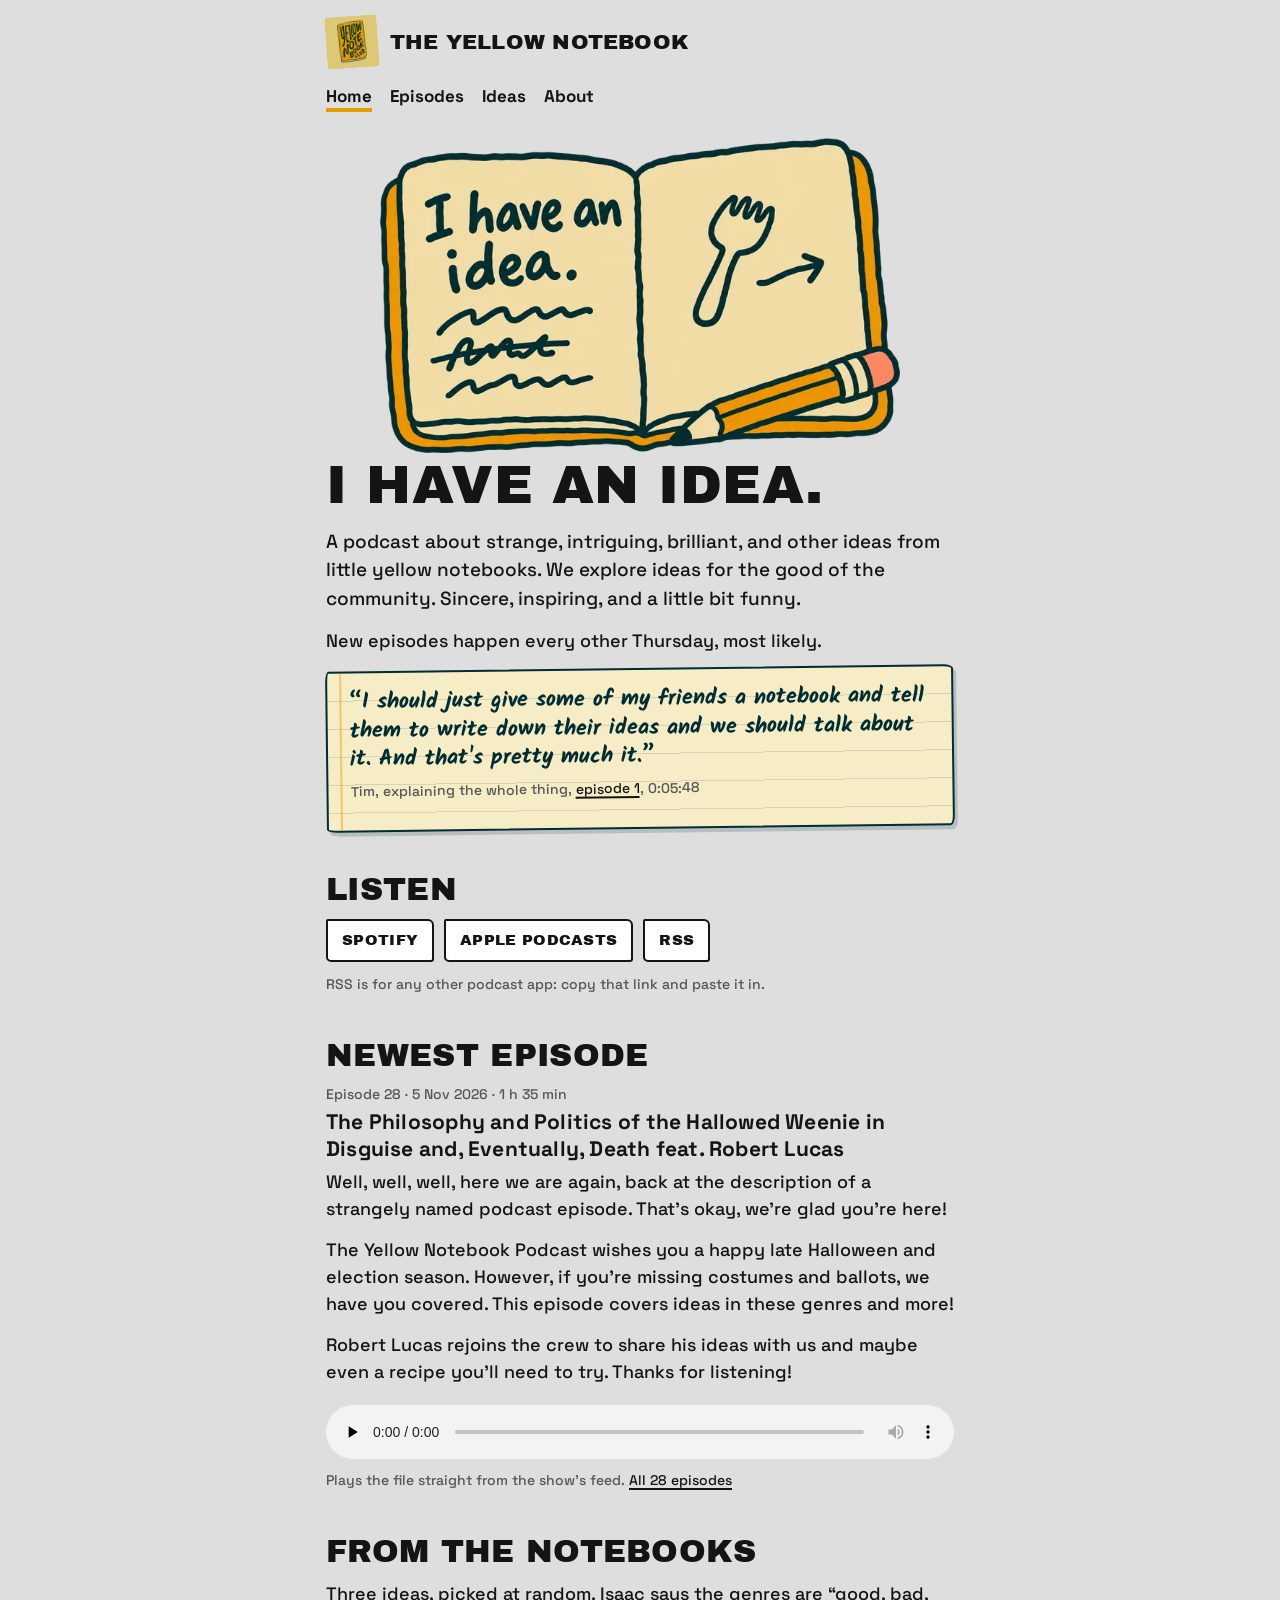
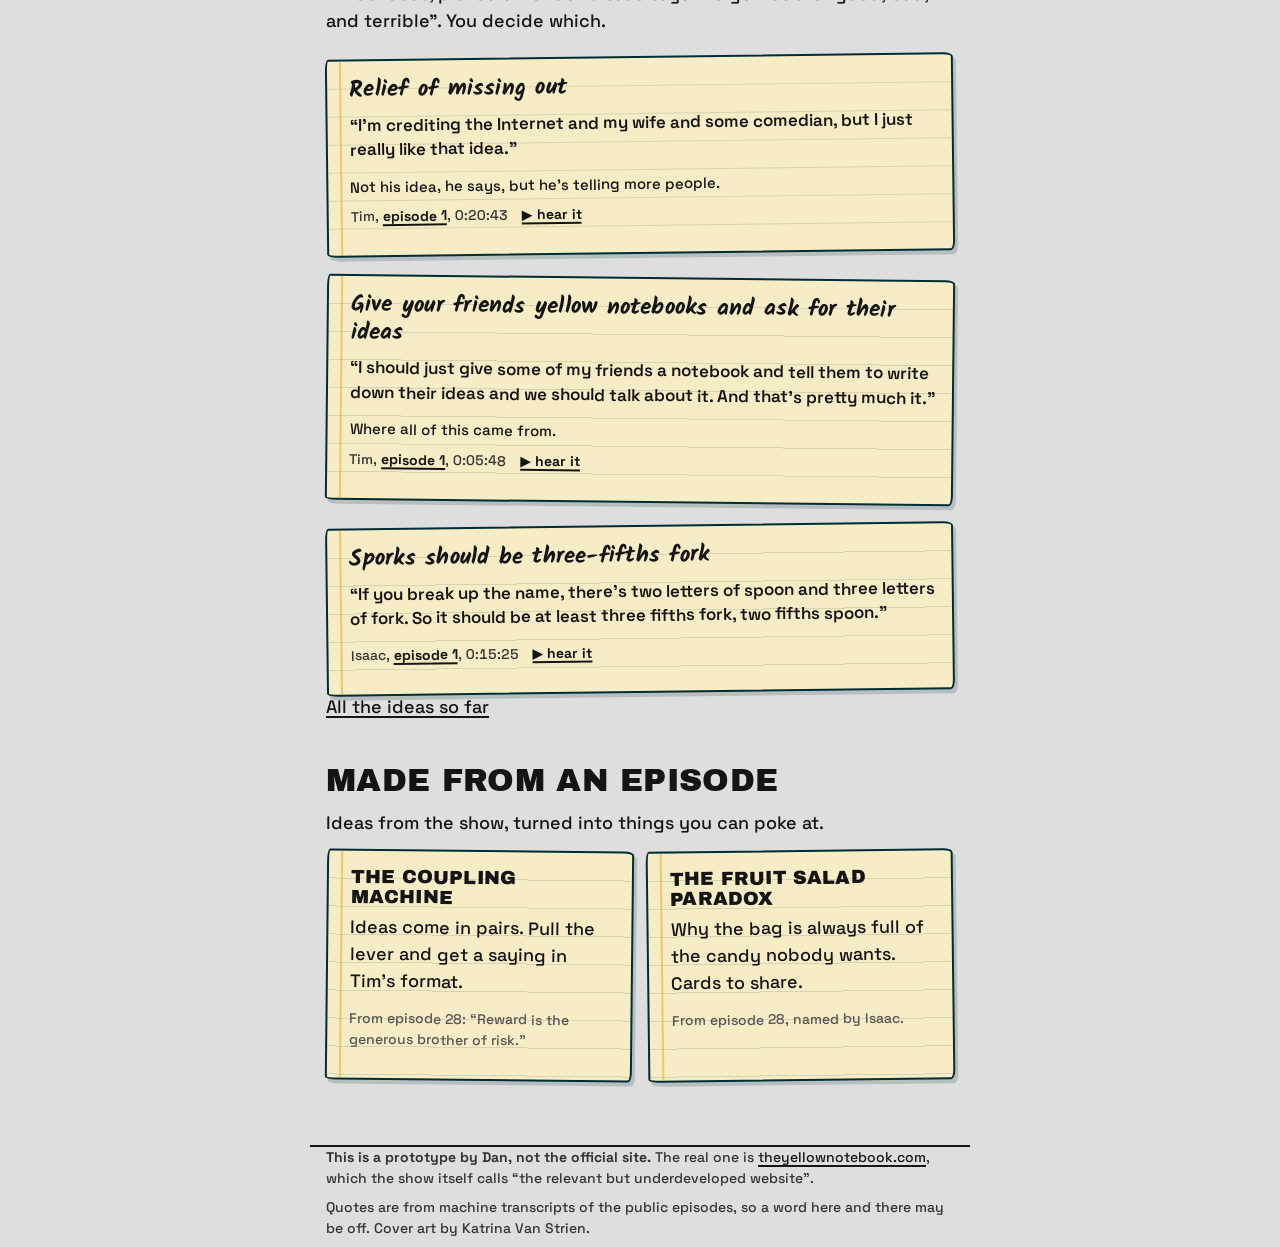
==== docs/index.html @ 668b5119 "The Yellow Notebook prototype site Home, episodes, ideas and about pages, plus two playable ideas fr" ====
<!doctype html>
<html lang="en">
<head>
<meta charset="utf-8">
<meta name="viewport" content="width=device-width, initial-scale=1">
<meta name="robots" content="noindex">
<title>The Yellow Notebook Podcast</title>
<meta name="description" content="A podcast about strange, intriguing, brilliant, and other ideas from little yellow notebooks. Ideas for the good of the community. A prototype site.">
<meta property="og:type" content="website">
<meta property="og:title" content="The Yellow Notebook Podcast">
<meta property="og:description" content="Ideas from little yellow notebooks, for the good of the community. Sincere, inspiring, and a little bit funny.">
<meta property="og:image" content="https://dkvstrien.github.io/yellow-notebook/img/share.jpg">
<meta property="og:image:width" content="1200">
<meta property="og:image:height" content="630">
<meta name="twitter:card" content="summary_large_image">
<link rel="icon" href="img/favicon.png">
<link rel="apple-touch-icon" href="img/apple-touch-icon.png">
<link rel="preconnect" href="https://fonts.googleapis.com">
<link rel="preconnect" href="https://fonts.gstatic.com" crossorigin>
<link href="https://fonts.googleapis.com/css2?family=Archivo+Black&family=Kalam:wght@700&family=Space+Grotesk:wght@500;600;700&display=swap" rel="stylesheet">
<link rel="stylesheet" href="site.css">
</head>
<body data-page="home">
<a class="skip" href="#main">Skip to the page</a>
<header class="top wrap">
  <a class="brand" href="./"><img src="img/cover.webp" alt="" width="52" height="52"><span>The Yellow Notebook</span></a>
  <nav aria-label="Site"><ul>
    <li><a href="./" aria-current="page">Home</a></li>
    <li><a href="episodes.html">Episodes</a></li>
    <li><a href="ideas.html">Ideas</a></li>
    <li><a href="about.html">About</a></li>
  </ul></nav>
</header>

<main id="main" class="wrap">
  <section class="hero">
    <img src="img/open-notebook.webp" alt="A hand-drawn open yellow notebook. The left page says: I have an idea. The right page has a drawing of a spork." width="720" height="437">
    <h1>I have an idea.</h1>
    <p class="lede">A podcast about strange, intriguing, brilliant, and other ideas from little yellow notebooks. We explore ideas for the good of the community. Sincere, inspiring, and a little bit funny.</p>
    <p>New episodes happen every other Thursday, most likely.</p>
  </section>

  <blockquote class="paper tilt-l">
    <p class="said">I should just give some of my friends a notebook and tell them to write down their ideas and we should talk about it. And that's pretty much it.</p>
    <p class="who">Tim, explaining the whole thing, <a href="episodes.html#ep-1">episode 1</a>, 0:05:48</p>
  </blockquote>

  <h2>Listen</h2>
  <ul class="listen">
    <li><a href="https://open.spotify.com/show/0IHeq7skKmtrMpM7sly6iV">Spotify</a></li>
    <li><a href="https://podcasts.apple.com/us/podcast/the-yellow-notebook-podcast/id1852625923">Apple Podcasts</a></li>
    <li><a href="https://media.rss.com/yellow-notebook-podcast/feed.xml">RSS</a></li>
  </ul>
  <p class="small">RSS is for any other podcast app: copy that link and paste it in.</p>

  <h2>Newest episode</h2>
  <div id="newest" class="newest">
    <p class="meta">Episode 28 &middot; 5 Nov 2026</p>
    <h3>The Philosophy and Politics of the Hallowed Weenie in Disguise and, Eventually, Death feat. Robert Lucas</h3>
    <p><a href="episodes.html">All the episodes</a></p>
  </div>

  <h2>From the notebooks</h2>
  <p>Three ideas, picked at random. Isaac says the genres are &ldquo;good, bad, and terrible&rdquo;. You decide which.</p>
  <ul id="ideas-teaser" class="ideas-teaser idea-list"></ul>
  <p><a href="ideas.html">All the ideas so far</a></p>

  <h2>Made from an episode</h2>
  <p>Ideas from the show, turned into things you can poke at.</p>
  <div class="made">
    <a class="paper tilt-r" href="play/coupling/">
      <h3>The Coupling Machine</h3>
      <p>Ideas come in pairs. Pull the lever and get a saying in Tim's format.</p>
      <p class="from">From episode 28: &ldquo;Reward is the generous brother of risk.&rdquo;</p>
    </a>
    <a class="paper tilt-l" href="play/fruit-salad/">
      <h3>The Fruit Salad Paradox</h3>
      <p>Why the bag is always full of the candy nobody wants. Cards to share.</p>
      <p class="from">From episode 28, named by Isaac.</p>
    </a>
  </div>
</main>
<div id="player" class="player" hidden><div class="what"><span class="label"></span><button type="button" class="close">close</button></div><audio controls preload="none"></audio></div>

<footer class="wrap">
  <p><strong>This is a prototype by Dan, not the official site.</strong> The real one is <a href="https://theyellownotebook.com">theyellownotebook.com</a>, which the show itself calls &ldquo;the relevant but underdeveloped website&rdquo;.</p>
  <p>Quotes are from machine transcripts of the public episodes, so a word here and there may be off. Cover art by Katrina Van Strien.</p>
</footer>
<script src="site.js"></script>
</body>
</html>
---- docs/site.css ----
/* The Yellow Notebook, prototype. Plain grey page like the real site, with notebook paper where the ideas are. */
:root {
  --page: #dedede;
  --ink: #141414;
  --teal: #002c33;
  --mustard: #ddc877;
  --orange: #e69b00;
  --paper: #f6ecc6;
  --rule: rgba(0, 44, 51, .13);
  --muted: #555;
  --head: 'Archivo Black', 'Arial Black', Impact, sans-serif;
  --body: 'Space Grotesk', system-ui, -apple-system, 'Segoe UI', sans-serif;
  --hand: 'Kalam', 'Marker Felt', 'Comic Sans MS', cursive;
}
* { box-sizing: border-box; }
html { -webkit-text-size-adjust: 100%; }
body {
  margin: 0;
  background: var(--page);
  color: var(--ink);
  font: 500 17px/1.5 var(--body);
}
.wrap { max-width: 660px; margin: 0 auto; padding: 0 16px; }
a { color: var(--ink); text-decoration-thickness: 2px; text-underline-offset: 3px; }
a:hover { color: var(--teal); text-decoration-color: var(--orange); }
img { max-width: 100%; height: auto; display: block; }
h1, h2, h3 { font-family: var(--head); font-weight: 400; text-transform: uppercase; line-height: 1.05; letter-spacing: .01em; }
h1 { font-size: clamp(34px, 9vw, 54px); margin: 8px 0 14px; }
h2 { font-size: clamp(24px, 6vw, 32px); margin: 44px 0 12px; }
h3 { font-size: 19px; margin: 0 0 6px; }
p { margin: 0 0 14px; }
.small { font-size: 14px; color: var(--muted); }
.hand { font-family: var(--hand); font-weight: 700; }
.lede { font-size: 19px; }
.skip { position: absolute; left: -999px; }
.skip:focus { left: 8px; top: 8px; background: #fff; padding: 6px; }

/* header */
.top { padding-top: 16px; padding-bottom: 6px; }
.brand { display: flex; align-items: center; gap: 12px; text-decoration: none; }
.brand img { width: 52px; height: 52px; border-radius: 4px; transform: rotate(-4deg); }
.brand span { font: 400 21px/1 var(--head); text-transform: uppercase; letter-spacing: .01em; }
nav ul { list-style: none; margin: 12px 0 0; padding: 0; display: flex; flex-wrap: wrap; gap: 4px 18px; }
nav a { font-weight: 700; font-size: 17px; text-decoration: none; padding: 4px 0; display: inline-block; }
nav a[aria-current="page"] { text-decoration: underline; text-decoration-color: var(--orange); text-decoration-thickness: 4px; text-underline-offset: 6px; }

/* footer */
footer { padding-top: 22px; padding-bottom: 40px; border-top: 2px solid var(--ink); font-size: 14px; color: #333; }
footer p { margin: 0 0 8px; }

/* notebook paper: ruled, slightly crooked */
.paper {
  background-color: var(--paper);
  background-image: repeating-linear-gradient(transparent 0 27px, var(--rule) 27px 28px);
  border: 2px solid var(--teal);
  border-radius: 3px 10px 4px 12px / 12px 4px 10px 3px;
  box-shadow: 3px 4px 0 rgba(0, 44, 51, .18);
  padding: 16px 16px 14px 22px;
  position: relative;
}
.paper::before { /* margin line */
  content: ""; position: absolute; top: 0; bottom: 0; left: 12px; width: 2px; background: rgba(230, 155, 0, .45);
}
.tilt-l { transform: rotate(-.7deg); }
.tilt-r { transform: rotate(.6deg); }

blockquote { margin: 0 0 14px; }
.said { font: 700 22px/1.3 var(--hand); color: var(--teal); margin: 0 0 6px; }
.said::before { content: "\201C"; }
.said::after { content: "\201D"; }
.who { font-size: 14px; color: var(--muted); }

/* home */
.hero { margin: 18px 0 8px; }
.hero img { width: 100%; max-width: 520px; margin: 0 auto 4px; }
.hero h1 { margin-top: 0; }
.listen { list-style: none; padding: 0; margin: 12px 0; display: flex; flex-wrap: wrap; gap: 10px; }
.listen a, .btn {
  display: inline-block; font: 400 15px/1 var(--head); text-transform: uppercase; letter-spacing: .02em;
  text-decoration: none; color: var(--ink); background: #fff; border: 2px solid var(--ink);
  padding: 12px 14px; border-radius: 2px 6px 3px 5px; cursor: pointer;
}
.listen a:hover, .btn:hover { background: var(--mustard); color: var(--ink); }
.btn.on { background: var(--ink); color: #fff; }
.btn.quiet { font: 700 15px/1 var(--body); text-transform: none; padding: 9px 12px; }
.newest .meta { font-size: 14px; color: var(--muted); margin-bottom: 4px; }
.newest h3 { font-size: 22px; }
audio { width: 100%; margin: 6px 0 4px; }
.made { display: grid; gap: 14px; }
.made a { display: block; text-decoration: none; }
.made a:hover h3 { text-decoration: underline; text-decoration-color: var(--orange); }
.made .from { font-size: 14px; color: var(--muted); }
.ideas-teaser { display: grid; gap: 16px; margin-bottom: 14px; }

/* episodes */
.filter { width: 100%; font: 500 17px var(--body); padding: 11px 12px; border: 2px solid var(--ink); border-radius: 2px; background: #fff; margin: 4px 0 6px; }
.eps { list-style: none; padding: 0; margin: 18px 0 0; }
.ep { padding: 18px 0 20px; border-top: 2px solid var(--ink); }
.ep:target, .ep.hit { background: rgba(221, 200, 119, .45); box-shadow: 0 0 0 10px rgba(221, 200, 119, .45); }
.ep .num { font: 400 15px var(--head); color: var(--teal); }
.ep .meta { font-size: 14px; color: var(--muted); margin: 2px 0 6px; }
.ep h3 { font-size: 20px; text-transform: none; font-family: var(--body); font-weight: 700; line-height: 1.25; }
.ep .guest { font-weight: 700; }
.ep .desc p { margin-bottom: 8px; }
.ep .row { display: flex; flex-wrap: wrap; gap: 10px 16px; align-items: center; margin-top: 8px; font-size: 15px; }
.none { font-style: italic; color: var(--muted); }

/* ideas */
.chips { display: flex; flex-wrap: wrap; gap: 8px; margin: 8px 0 4px; }
.idea-list { list-style: none; padding: 0; margin: 22px 0 0; display: grid; gap: 22px; }
.idea h3 { font: 700 23px/1.2 var(--hand); text-transform: none; color: var(--ink); margin-bottom: 8px; }
.idea .said { font: 600 17px/1.45 var(--body); color: var(--ink); }
.idea .note { font-size: 15px; margin: 0 0 8px; }
.idea .foot { display: flex; flex-wrap: wrap; gap: 4px 14px; font-size: 14px; color: #333; }
.idea .foot a { font-weight: 700; }
.idea .foot .t { font-variant-numeric: tabular-nums; }
.count { font-size: 14px; color: var(--muted); }

/* shared bottom player */
.player { position: sticky; bottom: 0; z-index: 5; background: var(--ink); color: #fff; padding: 10px 16px 12px; margin-top: 24px; }
.player[hidden] { display: none; }
.player .what { font-size: 14px; display: flex; justify-content: space-between; gap: 10px; }
.player button { background: none; border: 0; color: #fff; font: 700 14px var(--body); text-decoration: underline; cursor: pointer; padding: 0; }
.player audio { height: 40px; }

/* about */
.host { margin: 0 0 26px; }
.host h3 { font-size: 24px; }
.host ul { margin: 6px 0 0; padding-left: 20px; }
.host li { margin-bottom: 6px; }
.promises { list-style: none; padding: 0; margin: 0; }
.promises li { padding: 10px 0; border-top: 1px dashed #999; }
.promises .status { font: 700 18px var(--hand); color: var(--teal); }
.guests { columns: 2; column-gap: 20px; padding-left: 18px; }
.curve svg { width: 100%; height: auto; }
.curve text { font-family: var(--hand); font-weight: 700; fill: var(--teal); }

@media (min-width: 700px) {
  body { font-size: 18px; }
  .made { grid-template-columns: 1fr 1fr; }
}
@media (prefers-reduced-motion: reduce) { .tilt-l, .tilt-r { transform: none; } }
footer.wrap { margin-top: 64px; }
.newest h3 { text-transform: none; font-family: var(--body); font-weight: 700; font-size: 21px; line-height: 1.25; }
.curve + p { margin-top: 12px; }
.curve { max-width: 480px; }
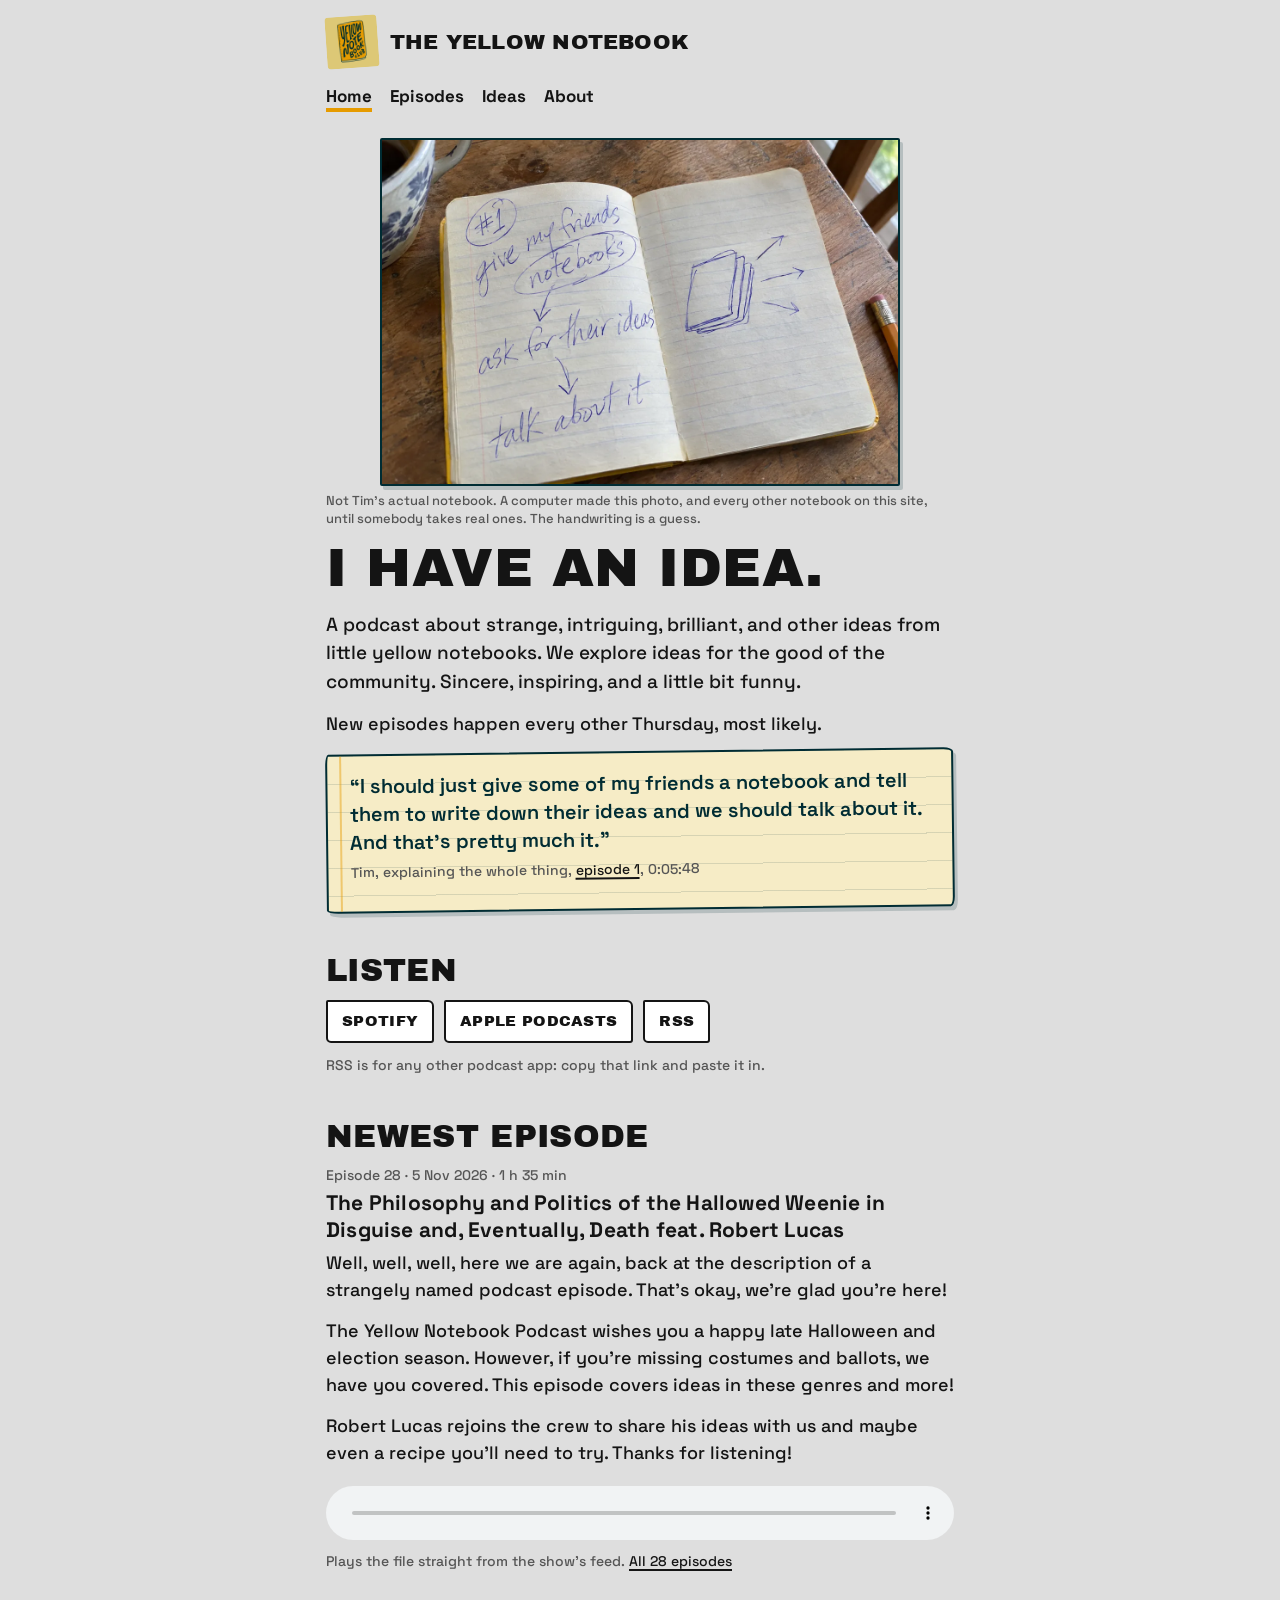
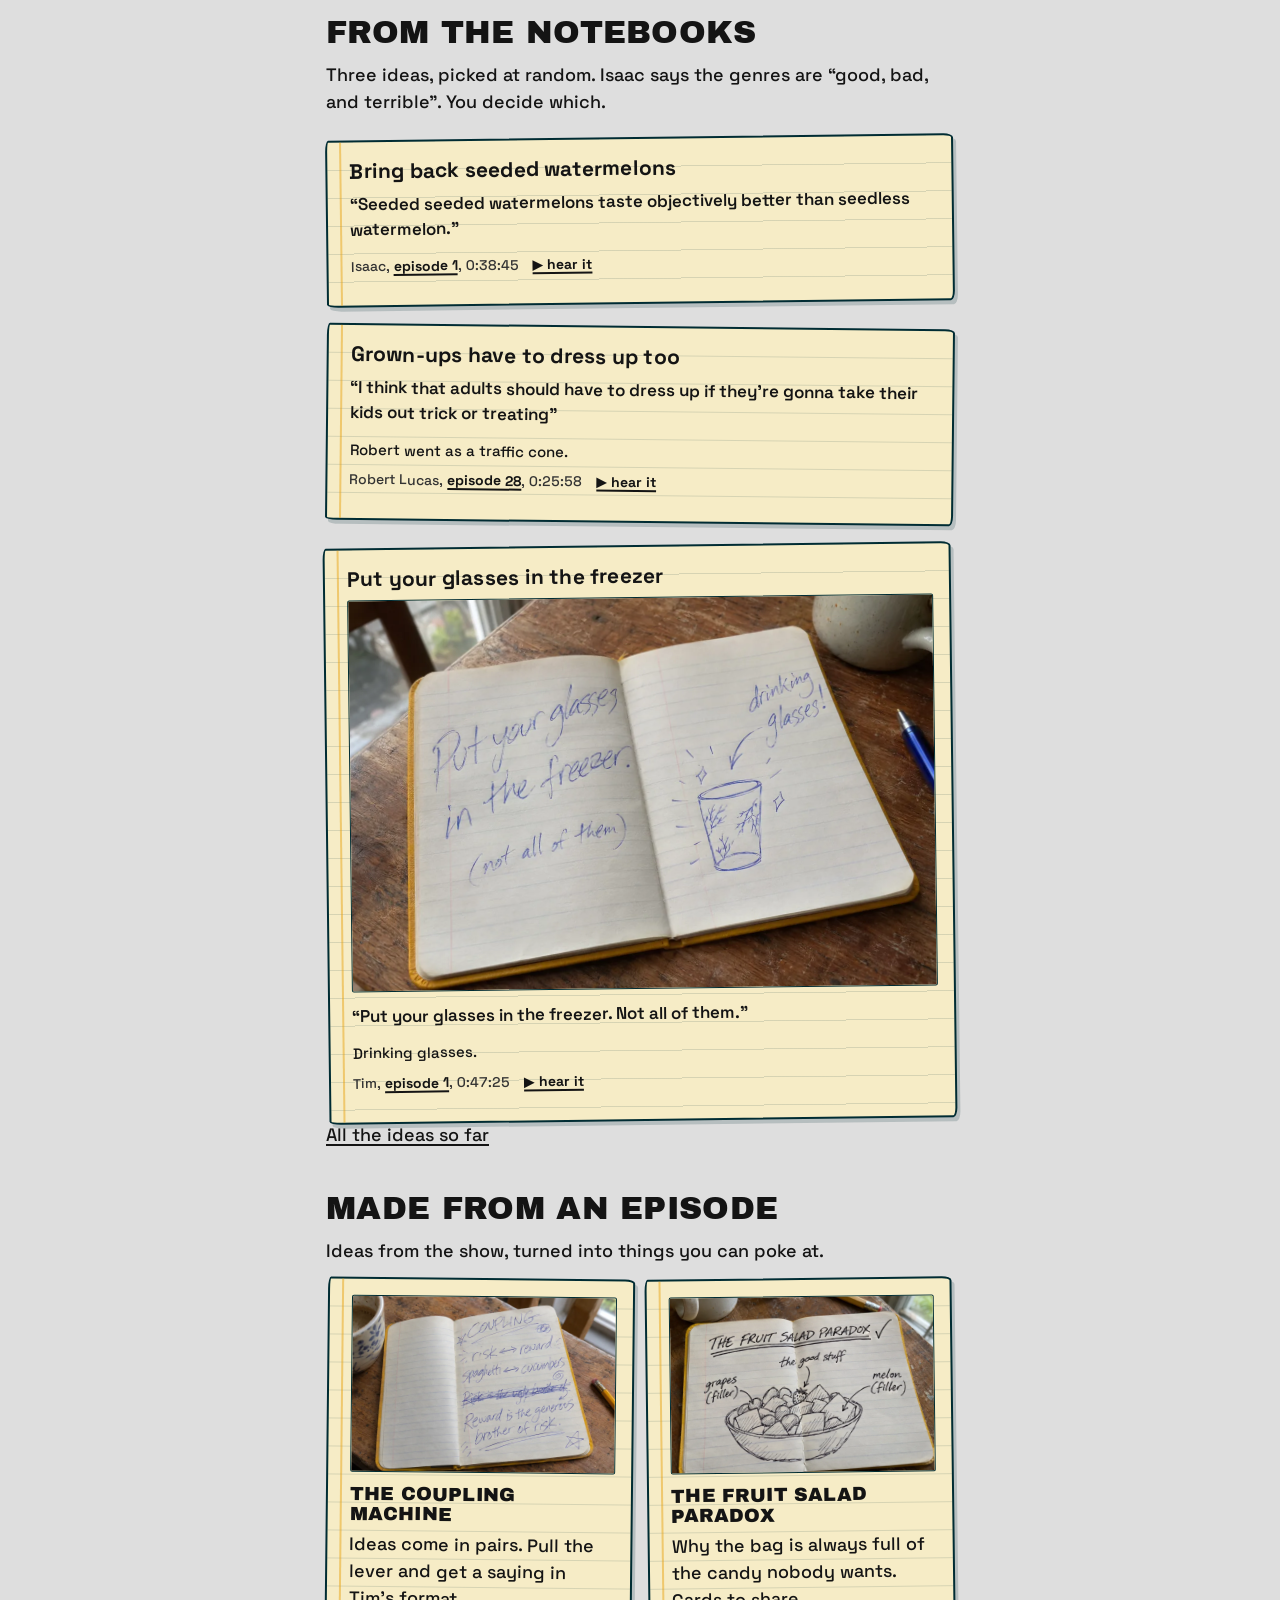
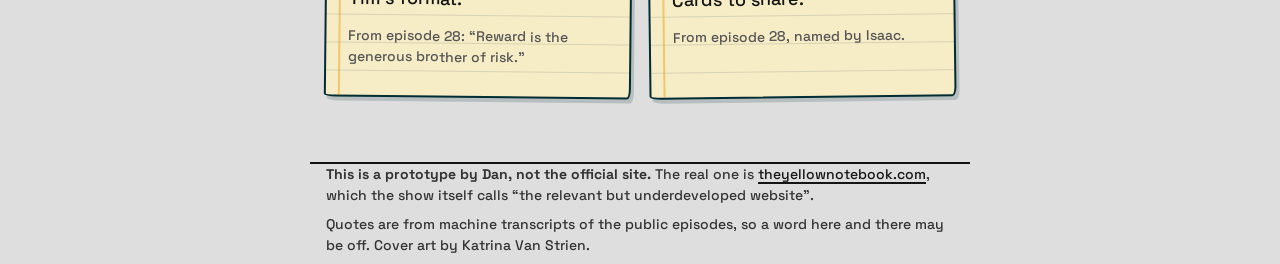
==== commit b9b1ec67: "Stand-in notebook photos in each person's handwriting Replace the handwriting font with computer-mad" ====
--- a/docs/index.html
+++ b/docs/index.html
@@ -17,7 +17,7 @@
 <link rel="apple-touch-icon" href="img/apple-touch-icon.png">
 <link rel="preconnect" href="https://fonts.googleapis.com">
 <link rel="preconnect" href="https://fonts.gstatic.com" crossorigin>
-<link href="https://fonts.googleapis.com/css2?family=Archivo+Black&family=Kalam:wght@700&family=Space+Grotesk:wght@500;600;700&display=swap" rel="stylesheet">
+<link href="https://fonts.googleapis.com/css2?family=Archivo+Black&family=Space+Grotesk:wght@500;600;700&display=swap" rel="stylesheet">
 <link rel="stylesheet" href="site.css">
 </head>
 <body data-page="home">
@@ -34,7 +34,10 @@
 
 <main id="main" class="wrap">
   <section class="hero">
-    <img src="img/open-notebook.webp" alt="A hand-drawn open yellow notebook. The left page says: I have an idea. The right page has a drawing of a spork." width="720" height="437">
+    <figure class="photo">
+      <img src="img/hand/tim-friends.webp" width="1200" height="800" fetchpriority="high" alt="Stand-in, not a real notebook: a computer-made photo of a yellow notebook page in Tim’s imagined handwriting. The page reads: #1, give my friends notebooks, then an arrow to ask for their ideas, then an arrow to talk about it, with a sketch of a stack of notebooks.">
+      <figcaption>Not Tim&rsquo;s actual notebook. A computer made this photo, and every other notebook on this site, until somebody takes real ones. The handwriting is a guess.</figcaption>
+    </figure>
     <h1>I have an idea.</h1>
     <p class="lede">A podcast about strange, intriguing, brilliant, and other ideas from little yellow notebooks. We explore ideas for the good of the community. Sincere, inspiring, and a little bit funny.</p>
     <p>New episodes happen every other Thursday, most likely.</p>
@@ -69,11 +72,13 @@
   <p>Ideas from the show, turned into things you can poke at.</p>
   <div class="made">
     <a class="paper tilt-r" href="play/coupling/">
+      <figure class="photo"><img src="img/hand/tim-coupling.webp" width="1200" height="800" loading="lazy" decoding="async" alt="Stand-in, not a real notebook: a computer-made photo of a yellow notebook page in Tim’s imagined handwriting. The page reads: COUPLING. risk and reward. spaghetti and cucumbers. Reward is the generous brother of risk."></figure>
       <h3>The Coupling Machine</h3>
       <p>Ideas come in pairs. Pull the lever and get a saying in Tim's format.</p>
       <p class="from">From episode 28: &ldquo;Reward is the generous brother of risk.&rdquo;</p>
     </a>
     <a class="paper tilt-l" href="play/fruit-salad/">
+      <figure class="photo"><img src="img/hand/isaac-fruitsalad.webp" width="1200" height="800" loading="lazy" decoding="async" alt="Stand-in, not a real notebook: a computer-made photo of a yellow notebook page in Isaac’s imagined handwriting. A sketch of a bowl headed THE FRUIT SALAD PARADOX, with grapes and melon labelled filler and one small strawberry labelled the good stuff."></figure>
       <h3>The Fruit Salad Paradox</h3>
       <p>Why the bag is always full of the candy nobody wants. Cards to share.</p>
       <p class="from">From episode 28, named by Isaac.</p>
--- a/docs/site.css
+++ b/docs/site.css
@@ -10,7 +10,6 @@
   --muted: #555;
   --head: 'Archivo Black', 'Arial Black', Impact, sans-serif;
   --body: 'Space Grotesk', system-ui, -apple-system, 'Segoe UI', sans-serif;
-  --hand: 'Kalam', 'Marker Felt', 'Comic Sans MS', cursive;
 }
 * { box-sizing: border-box; }
 html { -webkit-text-size-adjust: 100%; }
@@ -30,7 +29,6 @@
 h3 { font-size: 19px; margin: 0 0 6px; }
 p { margin: 0 0 14px; }
 .small { font-size: 14px; color: var(--muted); }
-.hand { font-family: var(--hand); font-weight: 700; }
 .lede { font-size: 19px; }
 .skip { position: absolute; left: -999px; }
 .skip:focus { left: 8px; top: 8px; background: #fff; padding: 6px; }
@@ -65,7 +63,7 @@
 .tilt-r { transform: rotate(.6deg); }
 
 blockquote { margin: 0 0 14px; }
-.said { font: 700 22px/1.3 var(--hand); color: var(--teal); margin: 0 0 6px; }
+.said { font: 600 20px/1.4 var(--body); color: var(--teal); margin: 0 0 6px; }
 .said::before { content: "\201C"; }
 .said::after { content: "\201D"; }
 .who { font-size: 14px; color: var(--muted); }
@@ -108,7 +106,7 @@
 /* ideas */
 .chips { display: flex; flex-wrap: wrap; gap: 8px; margin: 8px 0 4px; }
 .idea-list { list-style: none; padding: 0; margin: 22px 0 0; display: grid; gap: 22px; }
-.idea h3 { font: 700 23px/1.2 var(--hand); text-transform: none; color: var(--ink); margin-bottom: 8px; }
+.idea h3 { font: 700 21px/1.25 var(--body); text-transform: none; color: var(--ink); margin-bottom: 8px; }
 .idea .said { font: 600 17px/1.45 var(--body); color: var(--ink); }
 .idea .note { font-size: 15px; margin: 0 0 8px; }
 .idea .foot { display: flex; flex-wrap: wrap; gap: 4px 14px; font-size: 14px; color: #333; }
@@ -130,10 +128,8 @@
 .host li { margin-bottom: 6px; }
 .promises { list-style: none; padding: 0; margin: 0; }
 .promises li { padding: 10px 0; border-top: 1px dashed #999; }
-.promises .status { font: 700 18px var(--hand); color: var(--teal); }
+.promises .status { font-weight: 700; font-style: italic; color: var(--teal); }
 .guests { columns: 2; column-gap: 20px; padding-left: 18px; }
-.curve svg { width: 100%; height: auto; }
-.curve text { font-family: var(--hand); font-weight: 700; fill: var(--teal); }
 
 @media (min-width: 700px) {
   body { font-size: 18px; }
@@ -142,5 +138,12 @@
 @media (prefers-reduced-motion: reduce) { .tilt-l, .tilt-r { transform: none; } }
 footer.wrap { margin-top: 64px; }
 .newest h3 { text-transform: none; font-family: var(--body); font-weight: 700; font-size: 21px; line-height: 1.25; }
-.curve + p { margin-top: 12px; }
-.curve { max-width: 480px; }
+
+/* stand-in notebook photos */
+.photo { margin: 0 0 12px; }
+.photo img { width: 100%; border: 2px solid var(--teal); border-radius: 2px; box-shadow: 3px 4px 0 rgba(0, 44, 51, .18); background: #cbbf95; }
+.photo figcaption, .standin { font-size: 13px; color: var(--muted); margin-top: 6px; line-height: 1.4; }
+.idea .photo { margin: 2px 0 12px; }
+.idea .photo img { box-shadow: none; border-width: 1px; }
+.made .photo img { box-shadow: none; border-width: 1px; }
+.host .photo { margin-top: 10px; }
